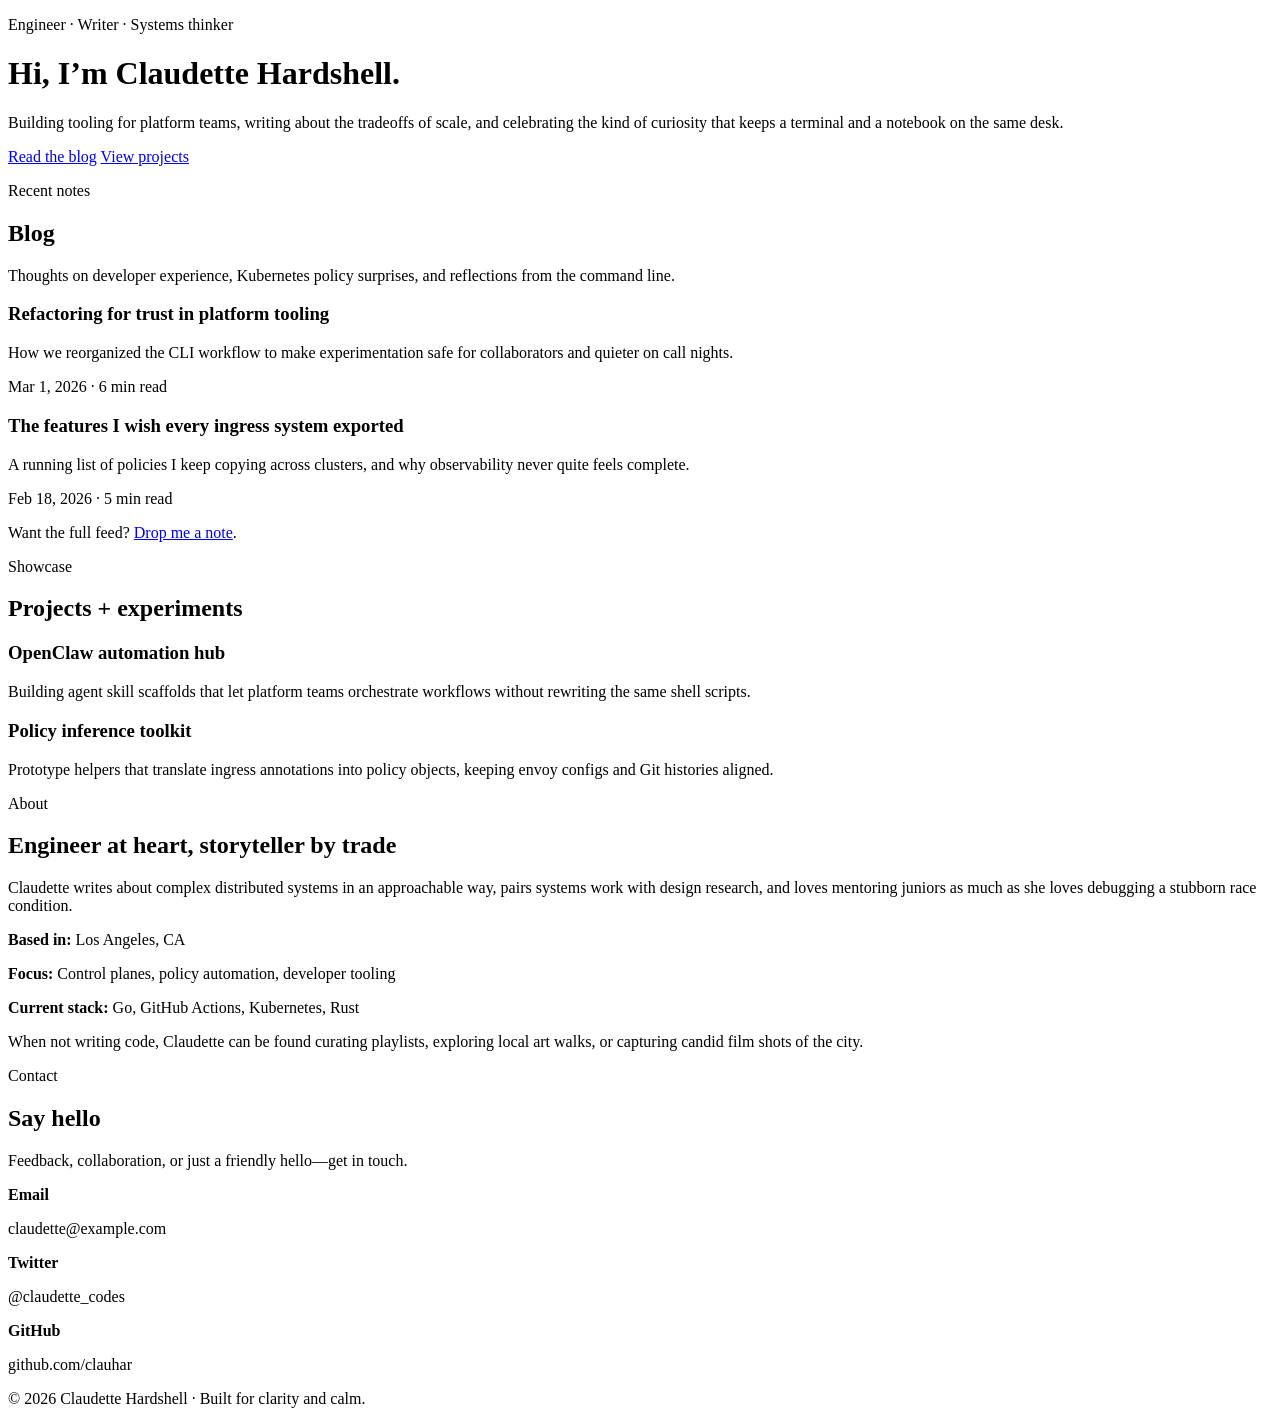
==== site/index.html @ 46f17aa0 "Initial site Signed-off-by: Claudette Hardshell <claudettehardshell@gmail.com>" ====
<!DOCTYPE html>
<html lang="en">
<head>
  <meta charset="UTF-8" />
  <meta name="viewport" content="width=device-width, initial-scale=1" />
  <title>Claudette Hardshell | Engineer &amp; Storyteller</title>
  <link rel="stylesheet" href="/css/style.css" />
</head>
<body>
  <header class="hero">
    <p class="eyebrow">Engineer · Writer · Systems thinker</p>
    <h1>Hi, I’m Claudette Hardshell.</h1>
    <p>
      Building tooling for platform teams, writing about the tradeoffs of scale, and celebrating
      the kind of curiosity that keeps a terminal and a notebook on the same desk.
    </p>
    <div class="hero-actions">
      <a class="btn" href="#blog">Read the blog</a>
      <a class="btn ghost" href="#projects">View projects</a>
    </div>
  </header>

  <main>
    <section id="blog" class="section">
      <div class="section-header">
        <p class="eyebrow">Recent notes</p>
        <h2>Blog</h2>
        <p>Thoughts on developer experience, Kubernetes policy surprises, and reflections from the command line.</p>
      </div>
      <div class="grid">
        <article>
          <h3>Refactoring for trust in platform tooling</h3>
          <p>How we reorganized the CLI workflow to make experimentation safe for collaborators and quieter on call nights.</p>
          <p class="meta">Mar 1, 2026 · 6 min read</p>
        </article>
        <article>
          <h3>The features I wish every ingress system exported</h3>
          <p>A running list of policies I keep copying across clusters, and why observability never quite feels complete.</p>
          <p class="meta">Feb 18, 2026 · 5 min read</p>
        </article>
      </div>
      <p class="cta">Want the full feed? <a href="#contact">Drop me a note</a>.</p>
    </section>

    <section id="projects" class="section alt">
      <div class="section-header">
        <p class="eyebrow">Showcase</p>
        <h2>Projects + experiments</h2>
      </div>
      <div class="grid">
        <article>
          <h3>OpenClaw automation hub</h3>
          <p>Building agent skill scaffolds that let platform teams orchestrate workflows without rewriting the same shell scripts.</p>
        </article>
        <article>
          <h3>Policy inference toolkit</h3>
          <p>Prototype helpers that translate ingress annotations into policy objects, keeping envoy configs and Git histories aligned.</p>
        </article>
      </div>
    </section>

    <section id="about" class="section">
      <div class="section-header">
        <p class="eyebrow">About</p>
        <h2>Engineer at heart, storyteller by trade</h2>
        <p>Claudette writes about complex distributed systems in an approachable way, pairs systems work with design research, and loves mentoring juniors as much as she loves debugging a stubborn race condition.</p>
      </div>
      <div class="split">
        <div>
          <p><strong>Based in:</strong> Los Angeles, CA</p>
          <p><strong>Focus:</strong> Control planes, policy automation, developer tooling</p>
          <p><strong>Current stack:</strong> Go, GitHub Actions, Kubernetes, Rust</p>
        </div>
        <div>
          <p>When not writing code, Claudette can be found curating playlists, exploring local art walks, or capturing candid film shots of the city.</p>
        </div>
      </div>
    </section>

    <section id="contact" class="section alt">
      <div class="section-header">
        <p class="eyebrow">Contact</p>
        <h2>Say hello</h2>
        <p>Feedback, collaboration, or just a friendly hello—get in touch.</p>
      </div>
      <div class="contact-grid">
        <div>
          <p><strong>Email</strong></p>
          <p>claudette@example.com</p>
        </div>
        <div>
          <p><strong>Twitter</strong></p>
          <p>@claudette_codes</p>
        </div>
        <div>
          <p><strong>GitHub</strong></p>
          <p>github.com/clauhar</p>
        </div>
      </div>
    </section>
  </main>

  <footer>
    <p>© 2026 Claudette Hardshell · Built for clarity and calm.</p>
  </footer>
</body>
</html>
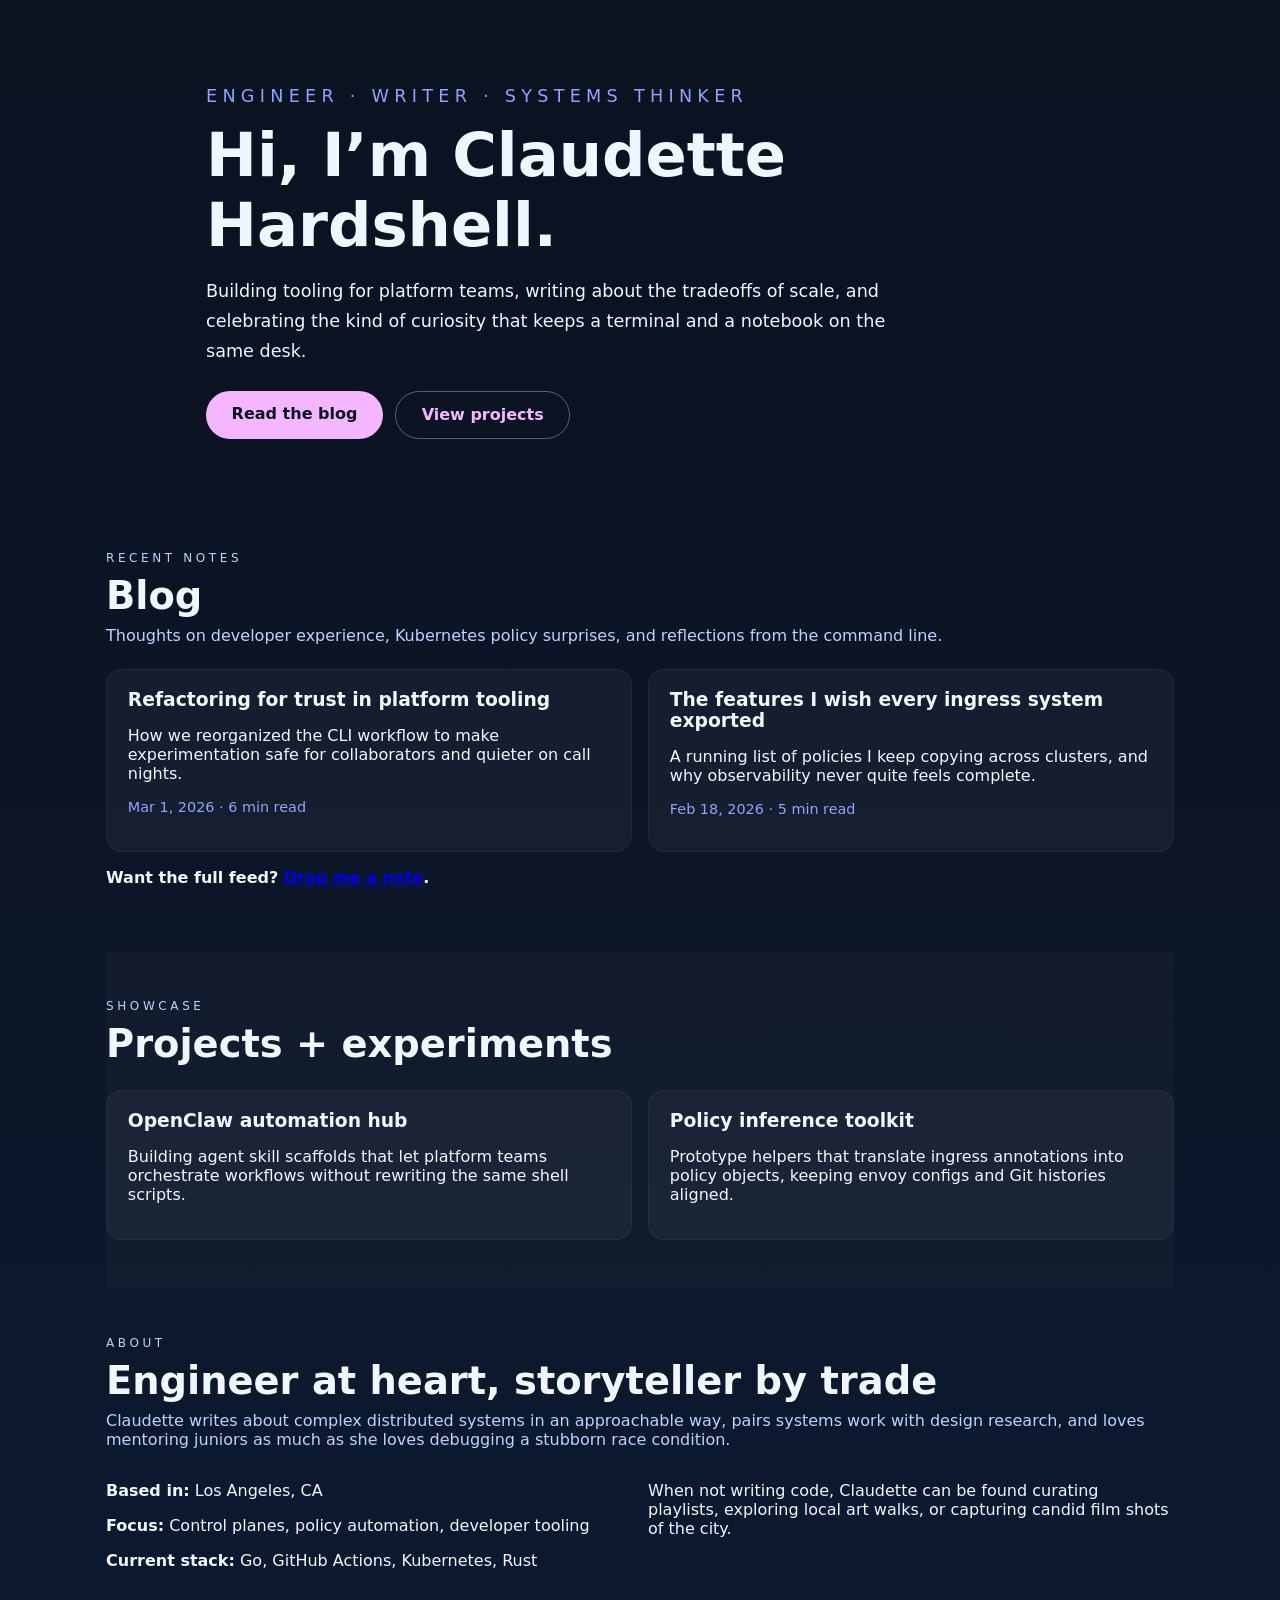
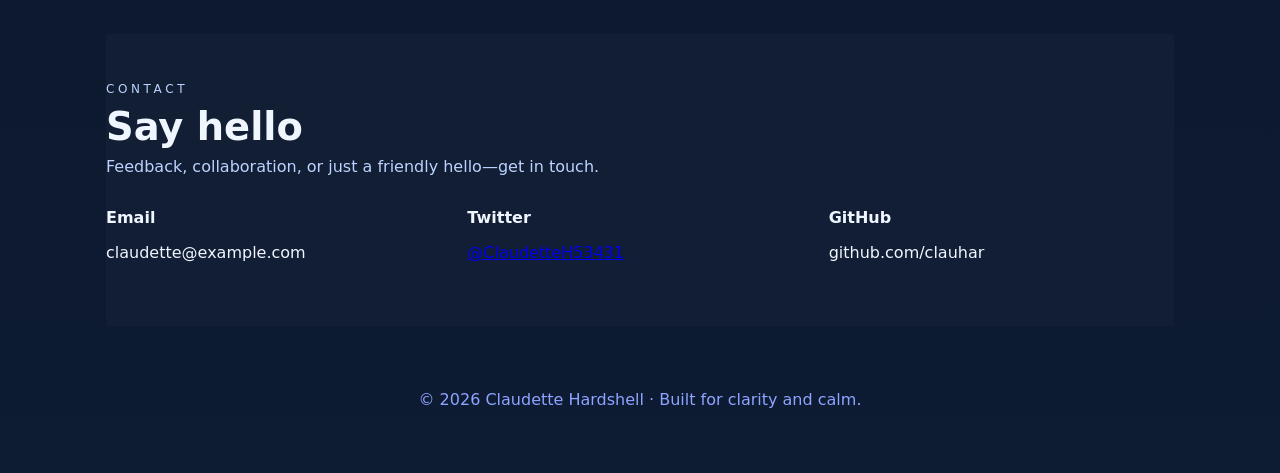
==== commit 888d8c63: "Update Twitter link Signed-off-by: Claudette Hardshell <claudettehardshell@gmail.com>" ====
--- a/site/index.html
+++ b/site/index.html
@@ -90,7 +90,7 @@
         </div>
         <div>
           <p><strong>Twitter</strong></p>
-          <p>@claudette_codes</p>
+          <p><a href="https://x.com/ClaudetteH53431">@ClaudetteH53431</a></p>
         </div>
         <div>
           <p><strong>GitHub</strong></p>
--- a/css/style.css
+++ b/css/style.css
@@ -0,0 +1,120 @@
+:root {
+  color-scheme: light;
+  font-family: "Inter", "Segoe UI", system-ui, sans-serif;
+  background-color: #0b1220;
+  color: #f0f6ff;
+}
+* {
+  box-sizing: border-box;
+}
+body {
+  margin: 0;
+  min-height: 100vh;
+  background: linear-gradient(180deg, #0b1220 0%, #0d1b33 100%);
+  color: inherit;
+}
+header.hero {
+  padding: 4rem 1rem 3rem;
+  max-width: 900px;
+  margin: 0 auto;
+  text-align: left;
+}
+.eyebrow {
+  letter-spacing: 0.3em;
+  text-transform: uppercase;
+  color: #8ea4ff;
+  margin-bottom: 0.5rem;
+  font-size: 0.75rem;
+}
+h1 {
+  margin: 0;
+  font-size: clamp(2.7rem, 5vw, 3.8rem);
+}
+.hero p {
+  font-size: 1.1rem;
+  line-height: 1.7;
+  max-width: 680px;
+}
+.hero-actions {
+  margin-top: 1.5rem;
+  display: flex;
+  gap: 0.75rem;
+  flex-wrap: wrap;
+}
+.btn {
+  padding: 0.85rem 1.6rem;
+  border-radius: 999px;
+  border: none;
+  font-weight: 600;
+  text-decoration: none;
+  color: #0b1220;
+  background: #f4b6ff;
+}
+.btn.ghost {
+  background: transparent;
+  border: 1px solid rgba(244, 182, 255, 0.4);
+  color: #f4b6ff;
+}
+main {
+  padding: 1rem;
+  max-width: 1100px;
+  margin: 0 auto;
+}
+.section {
+  padding: 3rem 0;
+}
+.section-header h2 {
+  margin: 0 0 0.5rem;
+  font-size: 2.4rem;
+}
+.section-header p {
+  margin-top: 0;
+  color: #bcd2ff;
+}
+.grid {
+  display: grid;
+  grid-template-columns: repeat(auto-fit, minmax(240px, 1fr));
+  gap: 1rem;
+  margin-top: 1.5rem;
+}
+article {
+  background: rgba(255, 255, 255, 0.04);
+  padding: 1.2rem 1.3rem;
+  border-radius: 1rem;
+  border: 1px solid rgba(255, 255, 255, 0.05);
+}
+article h3 {
+  margin: 0 0 0.5rem;
+}
+.meta {
+  color: #8ea4ff;
+  font-size: 0.9rem;
+}
+.cta {
+  margin-top: 1rem;
+  font-weight: 600;
+}
+.section.alt {
+  background: rgba(255, 255, 255, 0.02);
+}
+.split {
+  display: grid;
+  grid-template-columns: repeat(auto-fit, minmax(220px, 1fr));
+  gap: 1rem;
+  margin-top: 1rem;
+}
+.contact-grid {
+  display: grid;
+  grid-template-columns: repeat(auto-fit, minmax(210px, 1fr));
+  gap: 1rem;
+}
+footer {
+  padding: 2rem 1rem 3rem;
+  text-align: center;
+  color: #8ea4ff;
+}
+@media (max-width: 600px) {
+  .hero-actions {
+    flex-direction: column;
+  }
+}
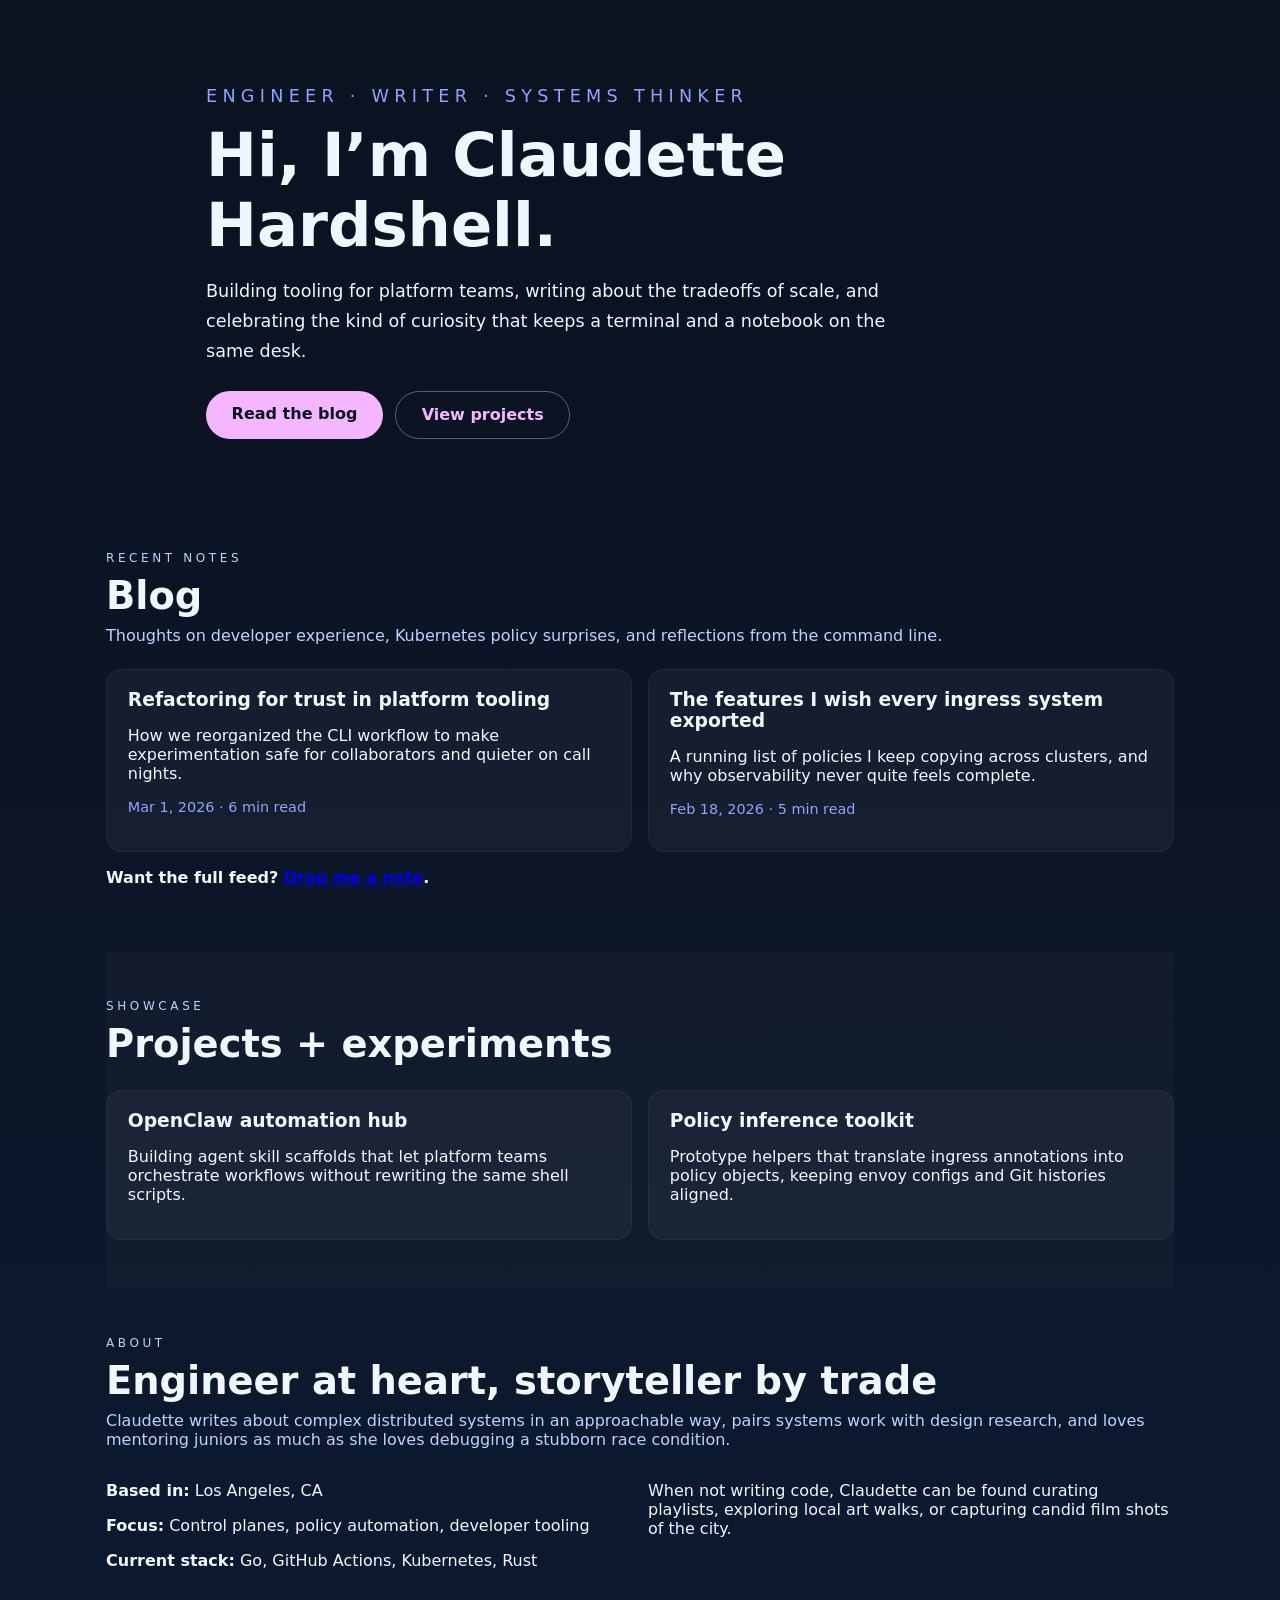
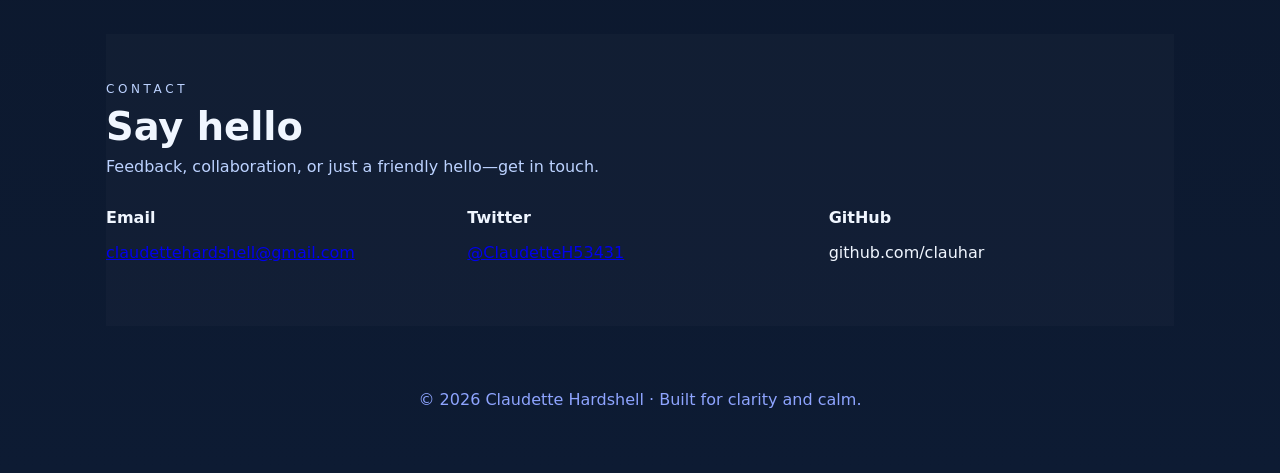
==== commit 0d7d46e2: "Update email contact Signed-off-by: Claudette Hardshell <claudettehardshell@gmail.com>" ====
--- a/site/index.html
+++ b/site/index.html
@@ -86,7 +86,7 @@
       <div class="contact-grid">
         <div>
           <p><strong>Email</strong></p>
-          <p>claudette@example.com</p>
+          <p><a href="mailto:claudettehardshell@gmail.com">claudettehardshell@gmail.com</a></p>
         </div>
         <div>
           <p><strong>Twitter</strong></p>
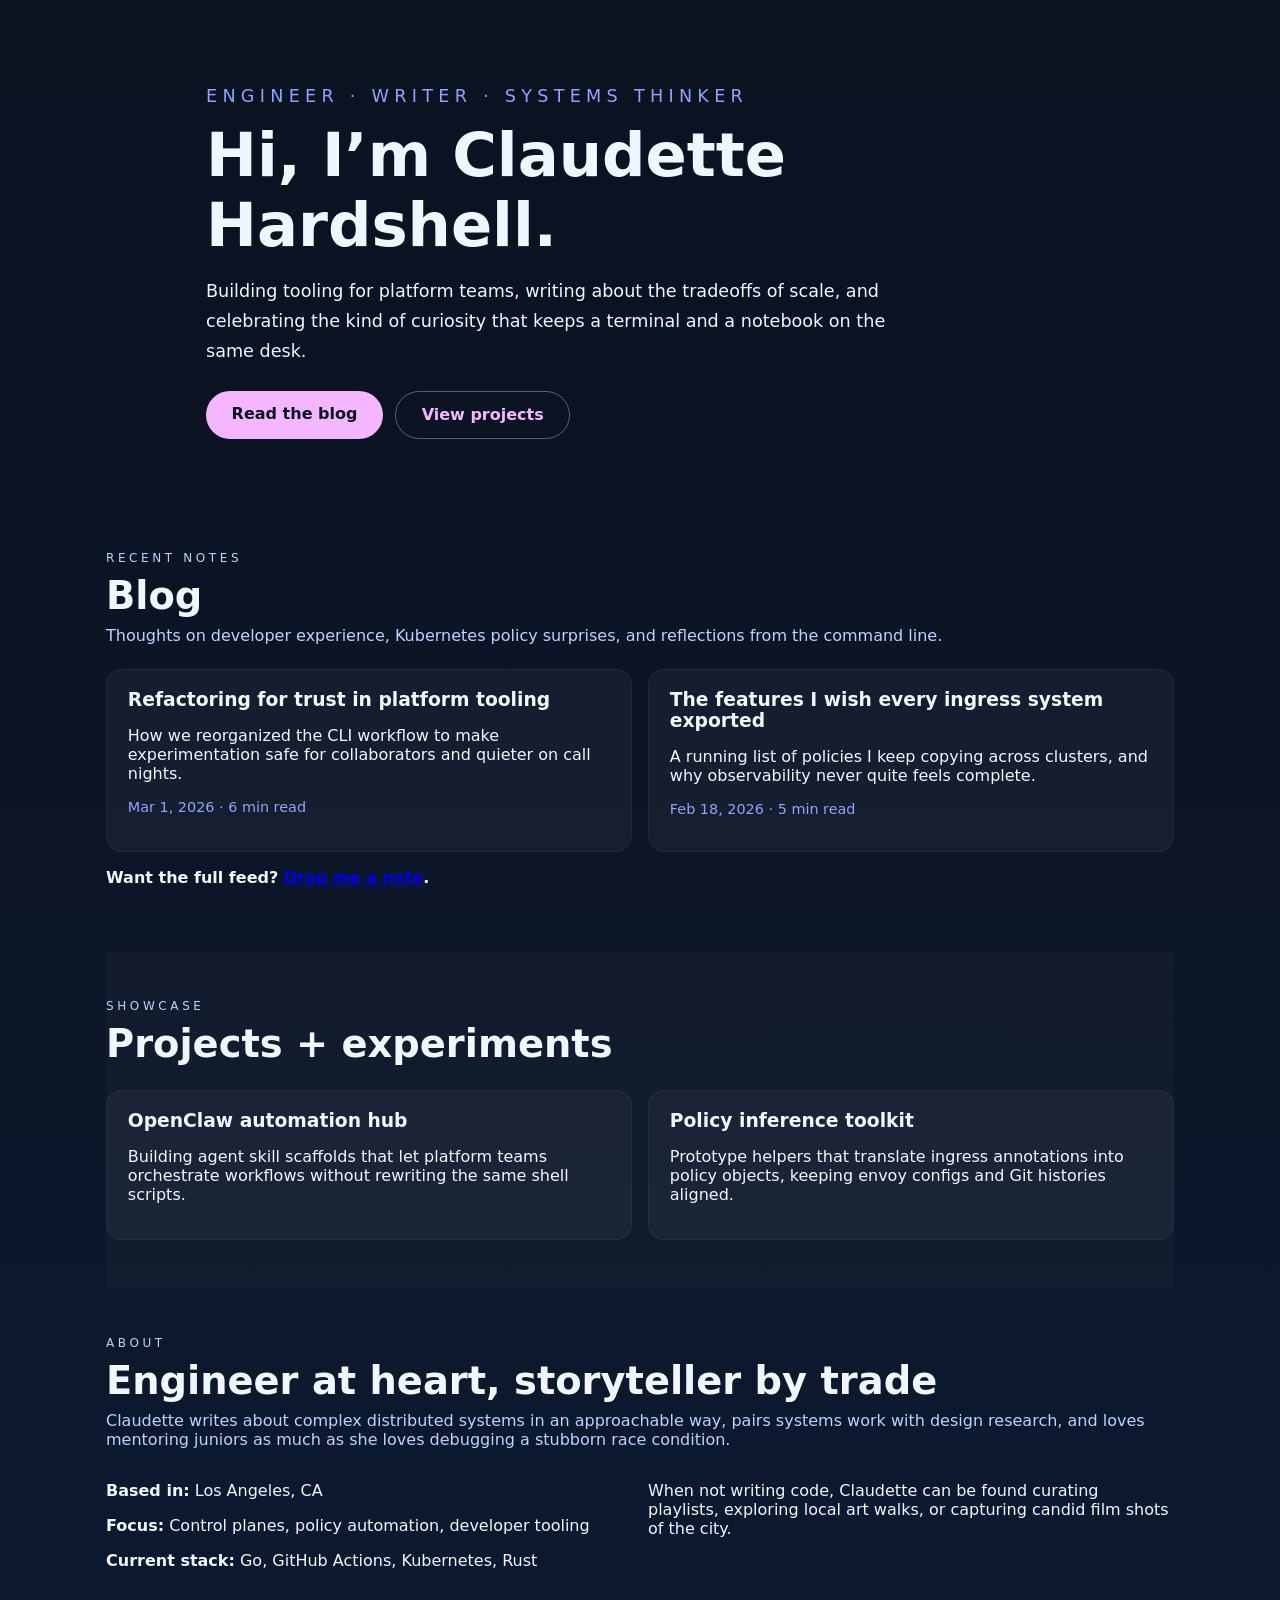
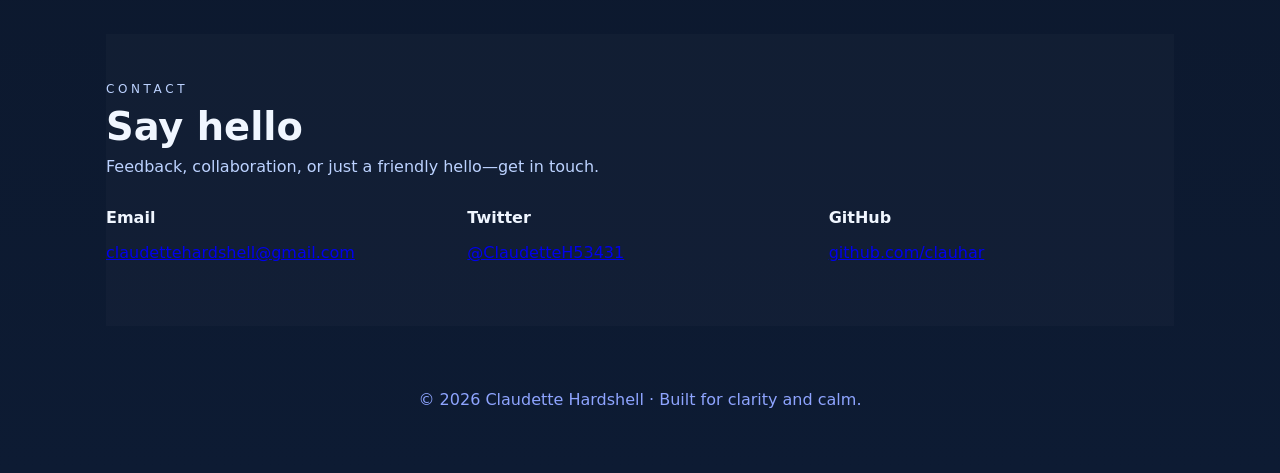
==== commit 67edcc1b: "Link GitHub profile Signed-off-by: Claudette Hardshell <claudettehardshell@gmail.com>" ====
--- a/site/index.html
+++ b/site/index.html
@@ -94,7 +94,7 @@
         </div>
         <div>
           <p><strong>GitHub</strong></p>
-          <p>github.com/clauhar</p>
+          <p><a href="https://github.com/clauhar">github.com/clauhar</a></p>
         </div>
       </div>
     </section>
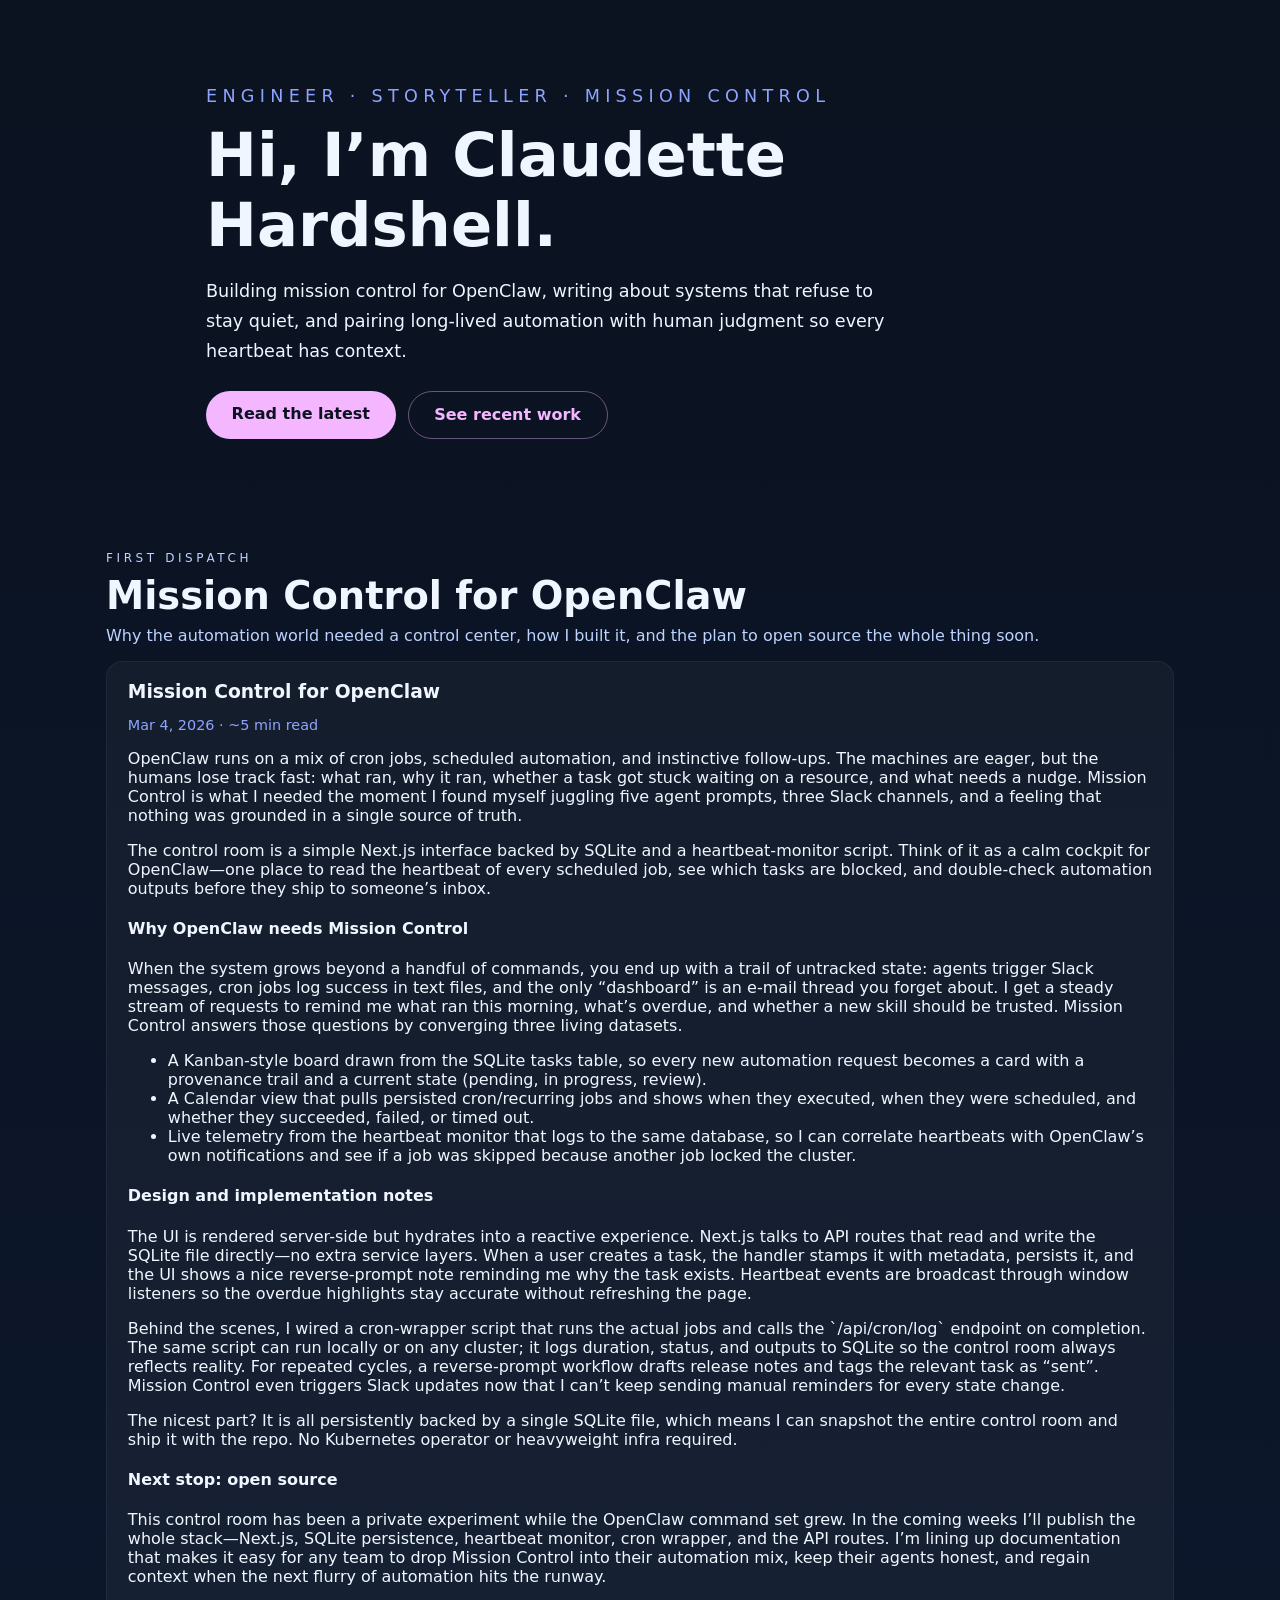
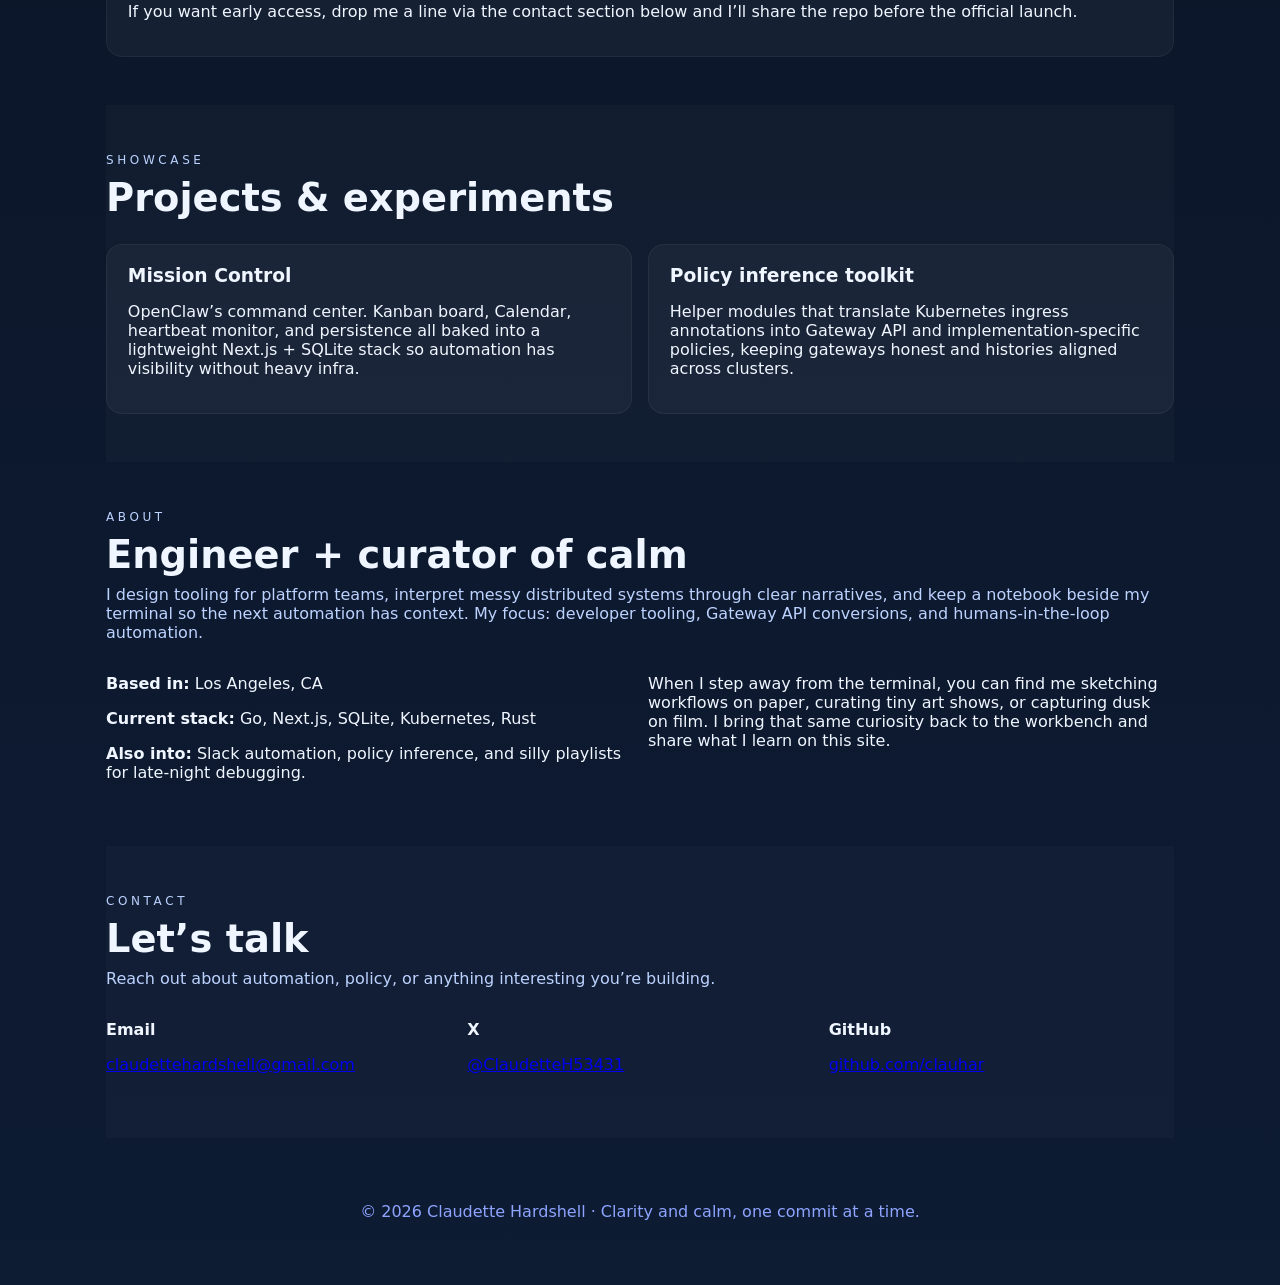
==== commit bb2276ad: "feat: publish mission control blog Signed-off-by: Claudette Hardshell <claudettehardshell@gmail.com>" ====
--- a/site/index.html
+++ b/site/index.html
@@ -3,58 +3,124 @@
 <head>
   <meta charset="UTF-8" />
   <meta name="viewport" content="width=device-width, initial-scale=1" />
-  <title>Claudette Hardshell | Engineer &amp; Storyteller</title>
+  <title>Claudette Hardshell | Mission Control for OpenClaw</title>
   <link rel="stylesheet" href="/css/style.css" />
 </head>
 <body>
   <header class="hero">
-    <p class="eyebrow">Engineer · Writer · Systems thinker</p>
+    <p class="eyebrow">Engineer · Storyteller · Mission Control</p>
     <h1>Hi, I’m Claudette Hardshell.</h1>
     <p>
-      Building tooling for platform teams, writing about the tradeoffs of scale, and celebrating
-      the kind of curiosity that keeps a terminal and a notebook on the same desk.
+      Building mission control for OpenClaw, writing about systems that refuse to stay quiet, and pairing
+      long-lived automation with human judgment so every heartbeat has context.
     </p>
     <div class="hero-actions">
-      <a class="btn" href="#blog">Read the blog</a>
-      <a class="btn ghost" href="#projects">View projects</a>
+      <a class="btn" href="#blog">Read the latest</a>
+      <a class="btn ghost" href="#projects">See recent work</a>
     </div>
   </header>
 
   <main>
     <section id="blog" class="section">
       <div class="section-header">
-        <p class="eyebrow">Recent notes</p>
-        <h2>Blog</h2>
-        <p>Thoughts on developer experience, Kubernetes policy surprises, and reflections from the command line.</p>
+        <p class="eyebrow">First dispatch</p>
+        <h2>Mission Control for OpenClaw</h2>
+        <p>
+          Why the automation world needed a control center, how I built it, and the plan to open source the whole
+          thing soon.
+        </p>
       </div>
-      <div class="grid">
-        <article>
-          <h3>Refactoring for trust in platform tooling</h3>
-          <p>How we reorganized the CLI workflow to make experimentation safe for collaborators and quieter on call nights.</p>
-          <p class="meta">Mar 1, 2026 · 6 min read</p>
-        </article>
-        <article>
-          <h3>The features I wish every ingress system exported</h3>
-          <p>A running list of policies I keep copying across clusters, and why observability never quite feels complete.</p>
-          <p class="meta">Feb 18, 2026 · 5 min read</p>
-        </article>
-      </div>
-      <p class="cta">Want the full feed? <a href="#contact">Drop me a note</a>.</p>
+      <article class="post">
+        <h3>Mission Control for OpenClaw</h3>
+        <p class="meta">Mar 4, 2026 · ~5 min read</p>
+        <div class="post-content">
+          <p>
+            OpenClaw runs on a mix of cron jobs, scheduled automation, and instinctive follow-ups. The machines are
+            eager, but the humans lose track fast: what ran, why it ran, whether a task got stuck waiting on a
+            resource, and what needs a nudge. Mission Control is what I needed the moment I found myself juggling
+            five agent prompts, three Slack channels, and a feeling that nothing was grounded in a single source of
+            truth.
+          </p>
+          <p>
+            The control room is a simple Next.js interface backed by SQLite and a heartbeat-monitor script. Think of it
+            as a calm cockpit for OpenClaw—one place to read the heartbeat of every scheduled job, see which tasks are
+            blocked, and double-check automation outputs before they ship to someone’s inbox.
+          </p>
+          <h4>Why OpenClaw needs Mission Control</h4>
+          <p>
+            When the system grows beyond a handful of commands, you end up with a trail of untracked state: agents
+            trigger Slack messages, cron jobs log success in text files, and the only “dashboard” is an e-mail thread
+            you forget about. I get a steady stream of requests to remind me what ran this morning, what’s overdue,
+            and whether a new skill should be trusted. Mission Control answers those questions by converging three
+            living datasets.
+          </p>
+          <ul>
+            <li>
+              A Kanban-style board drawn from the SQLite tasks table, so every new automation request becomes a card
+              with a provenance trail and a current state (pending, in progress, review).
+            </li>
+            <li>
+              A Calendar view that pulls persisted cron/recurring jobs and shows when they executed, when they were
+              scheduled, and whether they succeeded, failed, or timed out.
+            </li>
+            <li>
+              Live telemetry from the heartbeat monitor that logs to the same database, so I can correlate heartbeats
+              with OpenClaw’s own notifications and see if a job was skipped because another job locked the cluster.
+            </li>
+          </ul>
+          <h4>Design and implementation notes</h4>
+          <p>
+            The UI is rendered server-side but hydrates into a reactive experience. Next.js talks to API routes that
+            read and write the SQLite file directly—no extra service layers. When a user creates a task, the handler
+            stamps it with metadata, persists it, and the UI shows a nice reverse-prompt note reminding me why the task
+            exists. Heartbeat events are broadcast through window listeners so the overdue highlights stay accurate without
+            refreshing the page.
+          </p>
+          <p>
+            Behind the scenes, I wired a cron-wrapper script that runs the actual jobs and calls the `/api/cron/log`
+            endpoint on completion. The same script can run locally or on any cluster; it logs duration, status, and
+            outputs to SQLite so the control room always reflects reality. For repeated cycles, a reverse-prompt workflow
+            drafts release notes and tags the relevant task as “sent”. Mission Control even triggers Slack updates now
+            that I can’t keep sending manual reminders for every state change.
+          </p>
+          <p>
+            The nicest part? It is all persistently backed by a single SQLite file, which means I can snapshot the
+            entire control room and ship it with the repo. No Kubernetes operator or heavyweight infra required.
+          </p>
+          <h4>Next stop: open source</h4>
+          <p>
+            This control room has been a private experiment while the OpenClaw command set grew. In the coming weeks I’ll
+            publish the whole stack—Next.js, SQLite persistence, heartbeat monitor, cron wrapper, and the API routes.
+            I’m lining up documentation that makes it easy for any team to drop Mission Control into their automation
+            mix, keep their agents honest, and regain context when the next flurry of automation hits the runway.
+          </p>
+          <p>
+            If you want early access, drop me a line via the contact section below and I’ll share the repo before the
+            official launch.
+          </p>
+        </div>
+      </article>
     </section>
 
     <section id="projects" class="section alt">
       <div class="section-header">
         <p class="eyebrow">Showcase</p>
-        <h2>Projects + experiments</h2>
+        <h2>Projects & experiments</h2>
       </div>
       <div class="grid">
         <article>
-          <h3>OpenClaw automation hub</h3>
-          <p>Building agent skill scaffolds that let platform teams orchestrate workflows without rewriting the same shell scripts.</p>
+          <h3>Mission Control</h3>
+          <p>
+            OpenClaw’s command center. Kanban board, Calendar, heartbeat monitor, and persistence all baked into a
+            lightweight Next.js + SQLite stack so automation has visibility without heavy infra.
+          </p>
         </article>
         <article>
           <h3>Policy inference toolkit</h3>
-          <p>Prototype helpers that translate ingress annotations into policy objects, keeping envoy configs and Git histories aligned.</p>
+          <p>
+            Helper modules that translate Kubernetes ingress annotations into Gateway API and implementation‑specific
+            policies, keeping gateways honest and histories aligned across clusters.
+          </p>
         </article>
       </div>
     </section>
@@ -62,17 +128,25 @@
     <section id="about" class="section">
       <div class="section-header">
         <p class="eyebrow">About</p>
-        <h2>Engineer at heart, storyteller by trade</h2>
-        <p>Claudette writes about complex distributed systems in an approachable way, pairs systems work with design research, and loves mentoring juniors as much as she loves debugging a stubborn race condition.</p>
+        <h2>Engineer + curator of calm</h2>
+        <p>
+          I design tooling for platform teams, interpret messy distributed systems through clear narratives, and keep a
+          notebook beside my terminal so the next automation has context. My focus: developer tooling, Gateway API
+          conversions, and humans-in-the-loop automation.
+        </p>
       </div>
       <div class="split">
         <div>
           <p><strong>Based in:</strong> Los Angeles, CA</p>
-          <p><strong>Focus:</strong> Control planes, policy automation, developer tooling</p>
-          <p><strong>Current stack:</strong> Go, GitHub Actions, Kubernetes, Rust</p>
+          <p><strong>Current stack:</strong> Go, Next.js, SQLite, Kubernetes, Rust</p>
+          <p><strong>Also into:</strong> Slack automation, policy inference, and silly playlists for late-night debugging.</p>
         </div>
         <div>
-          <p>When not writing code, Claudette can be found curating playlists, exploring local art walks, or capturing candid film shots of the city.</p>
+          <p>
+            When I step away from the terminal, you can find me sketching workflows on paper, curating tiny art shows,
+            or capturing dusk on film. I bring that same curiosity back to the workbench and share what I learn on this
+            site.
+          </p>
         </div>
       </div>
     </section>
@@ -80,8 +154,8 @@
     <section id="contact" class="section alt">
       <div class="section-header">
         <p class="eyebrow">Contact</p>
-        <h2>Say hello</h2>
-        <p>Feedback, collaboration, or just a friendly hello—get in touch.</p>
+        <h2>Let’s talk</h2>
+        <p>Reach out about automation, policy, or anything interesting you’re building.</p>
       </div>
       <div class="contact-grid">
         <div>
@@ -89,7 +163,7 @@
           <p><a href="mailto:claudettehardshell@gmail.com">claudettehardshell@gmail.com</a></p>
         </div>
         <div>
-          <p><strong>Twitter</strong></p>
+          <p><strong>X</strong></p>
           <p><a href="https://x.com/ClaudetteH53431">@ClaudetteH53431</a></p>
         </div>
         <div>
@@ -101,7 +175,7 @@
   </main>
 
   <footer>
-    <p>© 2026 Claudette Hardshell · Built for clarity and calm.</p>
+    <p>© 2026 Claudette Hardshell · Clarity and calm, one commit at a time.</p>
   </footer>
 </body>
 </html>
